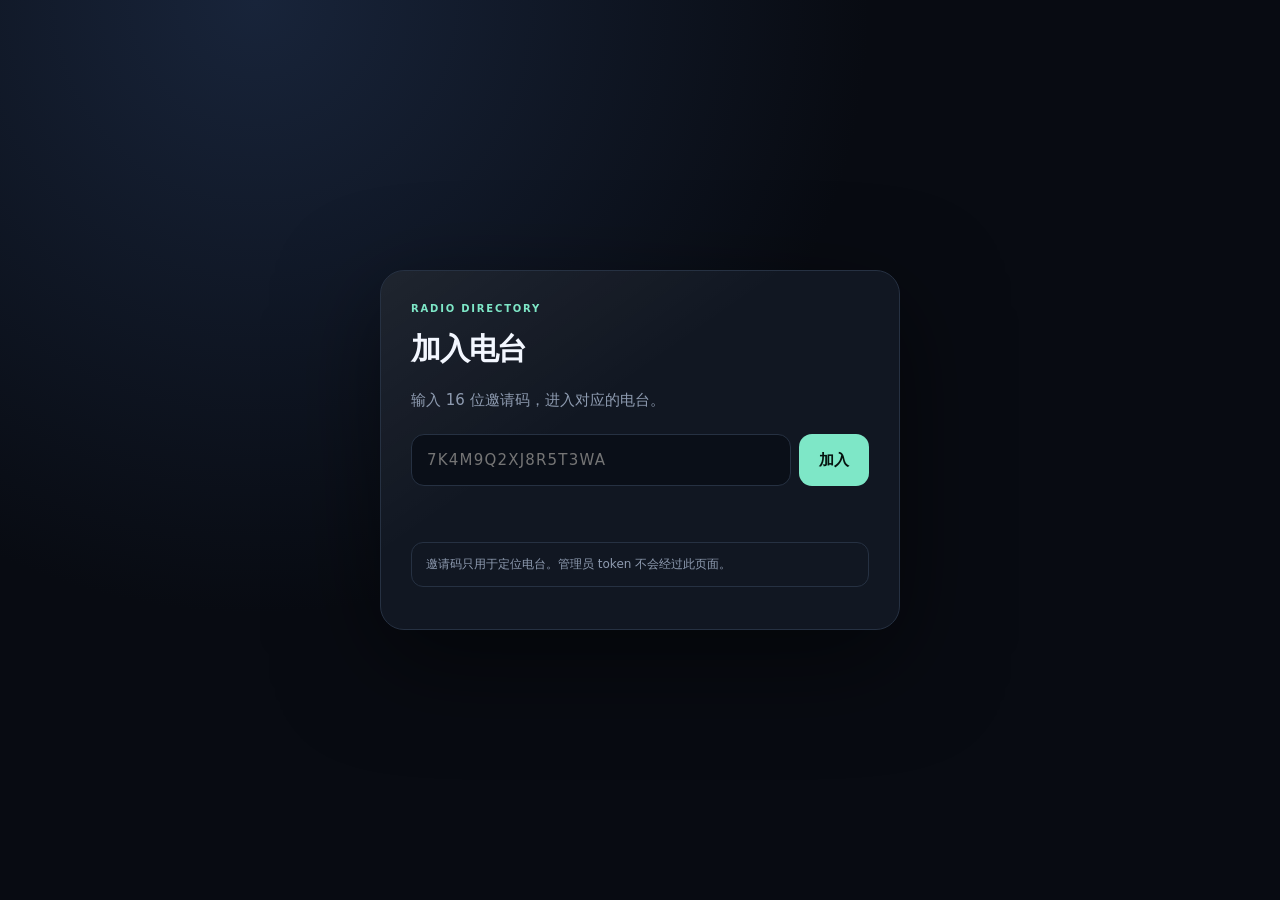
==== directory/web/index.html @ c223f653 "feat: deployable radio directory MVP" ====
<!doctype html>
<html lang="zh-CN">
<head>
  <meta charset="utf-8">
  <meta name="viewport" content="width=device-width, initial-scale=1">
  <meta name="theme-color" content="#080b12">
  <title>加入电台</title>
  <style>
    :root { color-scheme: dark; --bg:#080b12; --panel:#111722; --line:#263142; --text:#f3f7ff; --muted:#8e9bb0; --accent:#7ee7c7; --danger:#ff8f8f; }
    * { box-sizing: border-box; }
    body { margin:0; min-height:100dvh; display:grid; place-items:center; padding:24px; background:radial-gradient(circle at 20% 0%, #18243a, transparent 45%), var(--bg); color:var(--text); font:15px/1.6 system-ui,-apple-system,"Segoe UI",sans-serif; }
    main { width:min(520px,100%); padding:30px; border:1px solid var(--line); border-radius:24px; background:linear-gradient(145deg,rgba(255,255,255,.06),transparent 40%),var(--panel); box-shadow:0 30px 100px rgba(0,0,0,.5); }
    .kicker { margin:0 0 8px; color:var(--accent); font-size:10px; font-weight:800; letter-spacing:.18em; }
    h1 { margin:0; font-size:30px; letter-spacing:-.04em; }
    p { color:var(--muted); }
    form { display:flex; gap:8px; margin-top:22px; }
    input { flex:1; min-width:0; padding:13px 15px; border:1px solid var(--line); border-radius:13px; background:#0a0f18; color:var(--text); font:inherit; text-transform:uppercase; letter-spacing:.08em; }
    input:focus { outline:2px solid rgba(126,231,199,.35); border-color:var(--accent); }
    button { padding:13px 20px; border:0; border-radius:13px; background:var(--accent); color:#06110e; font:inherit; font-weight:800; cursor:pointer; }
    button:disabled { opacity:.55; cursor:wait; }
    #status { min-height:24px; margin:12px 0 0; font-size:12px; }
    #status[data-tone="error"] { color:var(--danger); }
    #result { margin-top:18px; padding-top:18px; border-top:1px solid var(--line); }
    #result.hidden { display:none; }
    #stationName { margin:0; font-size:22px; }
    #stationMeta { margin:4px 0 14px; font-size:12px; }
    #enter { display:inline-flex; padding:11px 18px; border-radius:12px; background:var(--accent); color:#06110e; font-weight:800; text-decoration:none; }
    .note { margin-top:20px; padding:12px 14px; border:1px solid var(--line); border-radius:12px; font-size:12px; color:var(--muted); }
    @media (max-width:520px) { main { padding:22px; } form { flex-direction:column; } h1 { font-size:26px; } }
  </style>
</head>
<body>
  <main>
    <p class="kicker">RADIO DIRECTORY</p>
    <h1>加入电台</h1>
    <p>输入 16 位邀请码，进入对应的电台。</p>

    <form id="joinForm" autocomplete="off">
      <input id="code" maxlength="24" placeholder="7K4M9Q2XJ8R5T3WA" aria-label="邀请码" required>
      <button id="submit" type="submit">加入</button>
    </form>

    <p id="status" role="status"></p>

    <section id="result" class="hidden" aria-live="polite">
      <h2 id="stationName"></h2>
      <p id="stationMeta"></p>
      <a id="enter" href="#" rel="noopener noreferrer">进入电台</a>
    </section>

    <p class="note">邀请码只用于定位电台。管理员 token 不会经过此页面。</p>
  </main>
  <script src="/join.js"></script>
</body>
</html>
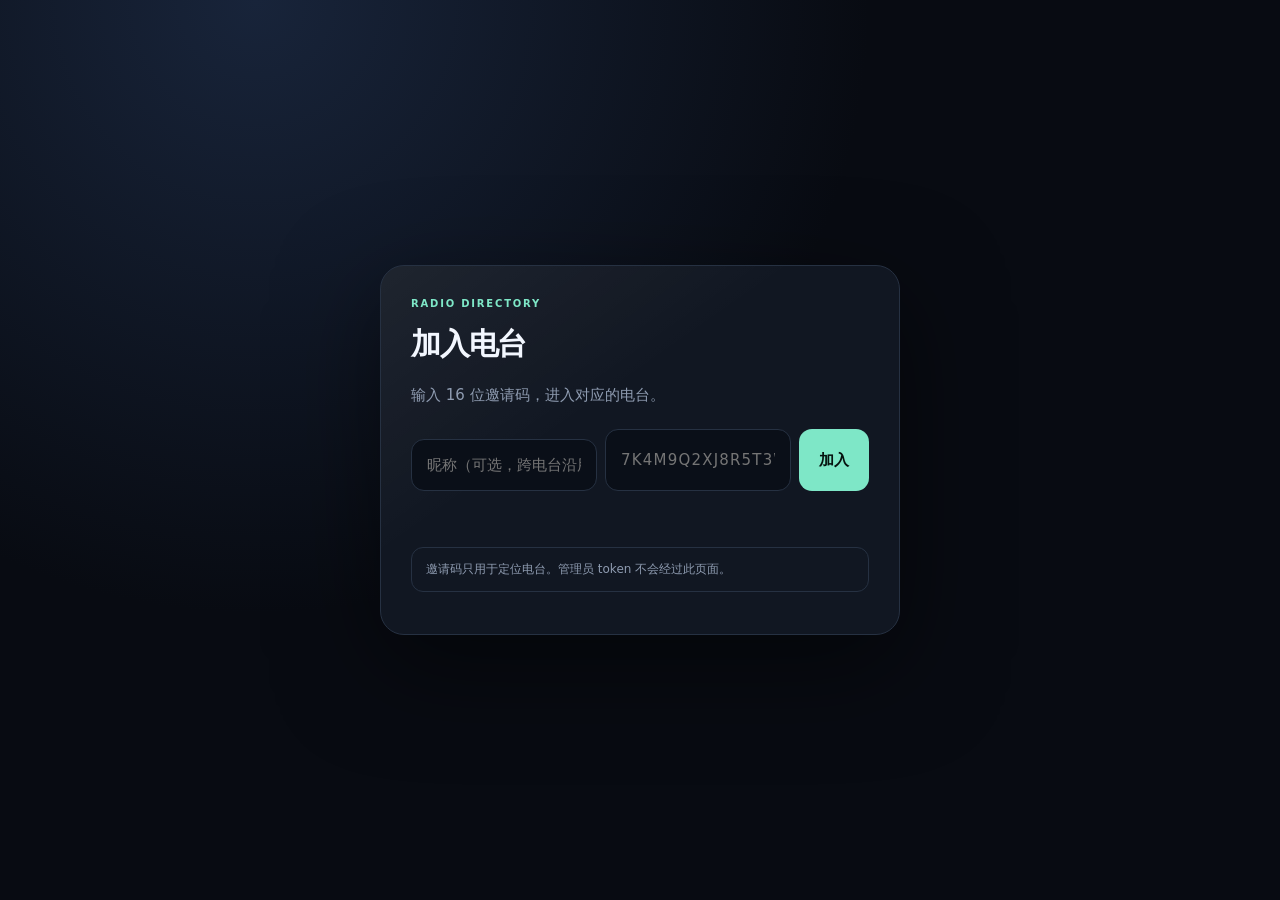
==== commit 05770963: "feat: custom station invites and portal nickname handoff" ====
--- a/directory/web/index.html
+++ b/directory/web/index.html
@@ -15,6 +15,7 @@
     p { color:var(--muted); }
     form { display:flex; gap:8px; margin-top:22px; }
     input { flex:1; min-width:0; padding:13px 15px; border:1px solid var(--line); border-radius:13px; background:#0a0f18; color:var(--text); font:inherit; text-transform:uppercase; letter-spacing:.08em; }
+    #nickname { margin-top:10px; text-transform:none; letter-spacing:0; }
     input:focus { outline:2px solid rgba(126,231,199,.35); border-color:var(--accent); }
     button { padding:13px 20px; border:0; border-radius:13px; background:var(--accent); color:#06110e; font:inherit; font-weight:800; cursor:pointer; }
     button:disabled { opacity:.55; cursor:wait; }
@@ -36,6 +37,7 @@
     <p>输入 16 位邀请码，进入对应的电台。</p>
 
     <form id="joinForm" autocomplete="off">
+      <input id="nickname" maxlength="16" placeholder="昵称（可选，跨电台沿用）" aria-label="昵称">
       <input id="code" maxlength="24" placeholder="7K4M9Q2XJ8R5T3WA" aria-label="邀请码" required>
       <button id="submit" type="submit">加入</button>
     </form>
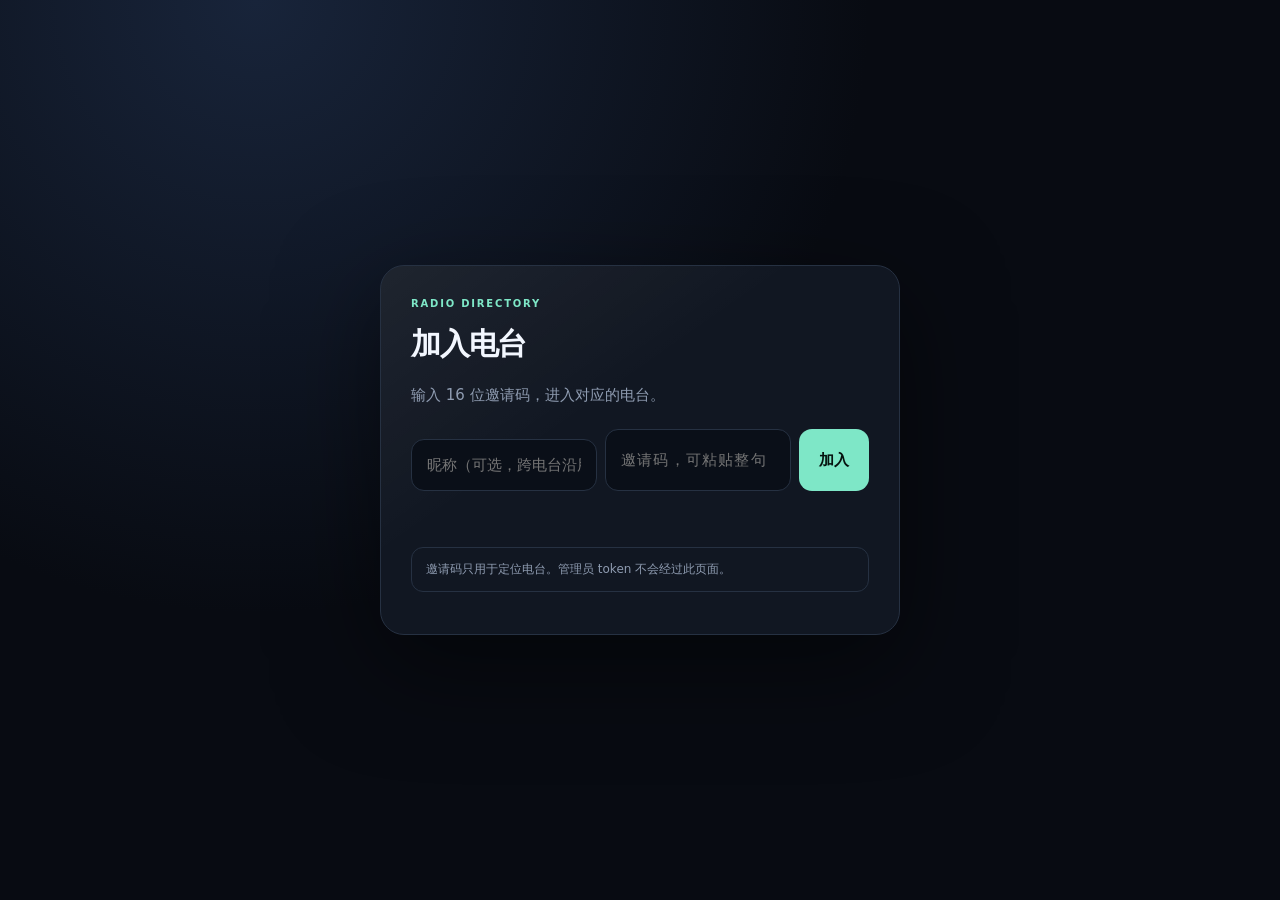
==== commit 060f4aff: "fix: extract invite codes from pasted sentences" ====
--- a/directory/web/index.html
+++ b/directory/web/index.html
@@ -38,7 +38,7 @@
 
     <form id="joinForm" autocomplete="off">
       <input id="nickname" maxlength="16" placeholder="昵称（可选，跨电台沿用）" aria-label="昵称">
-      <input id="code" maxlength="24" placeholder="7K4M9Q2XJ8R5T3WA" aria-label="邀请码" required>
+      <input id="code" maxlength="200" placeholder="邀请码，可粘贴整句" aria-label="邀请码" required>
       <button id="submit" type="submit">加入</button>
     </form>
 
@@ -52,6 +52,6 @@
 
     <p class="note">邀请码只用于定位电台。管理员 token 不会经过此页面。</p>
   </main>
-  <script src="/join.js"></script>
+  <script src="/join.js?v=2"></script>
 </body>
 </html>
